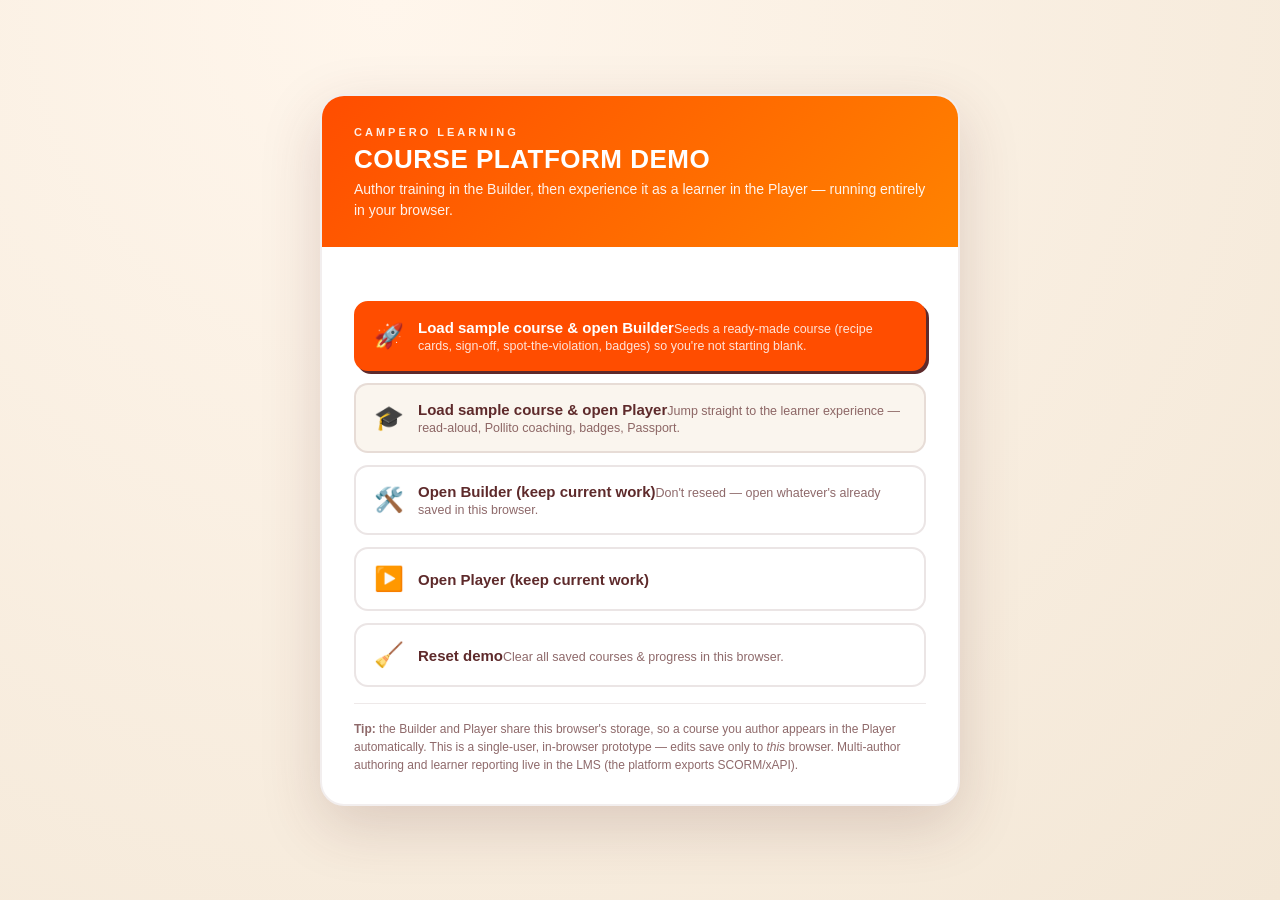
==== index.html @ 664b0487 "Add files via upload" ====
<!doctype html><html lang="en"><head><meta charset="utf-8">
<meta http-equiv="refresh" content="0; url=demo-start.html">
<title>Campero Course Platform — Demo</title></head>
<body style="font-family:Arial,Helvetica,sans-serif;text-align:center;padding:48px;color:#5E2A2B">
<p>Loading the demo… <a href="demo-start.html">click here if it doesn't open automatically</a>.</p>
</body></html>
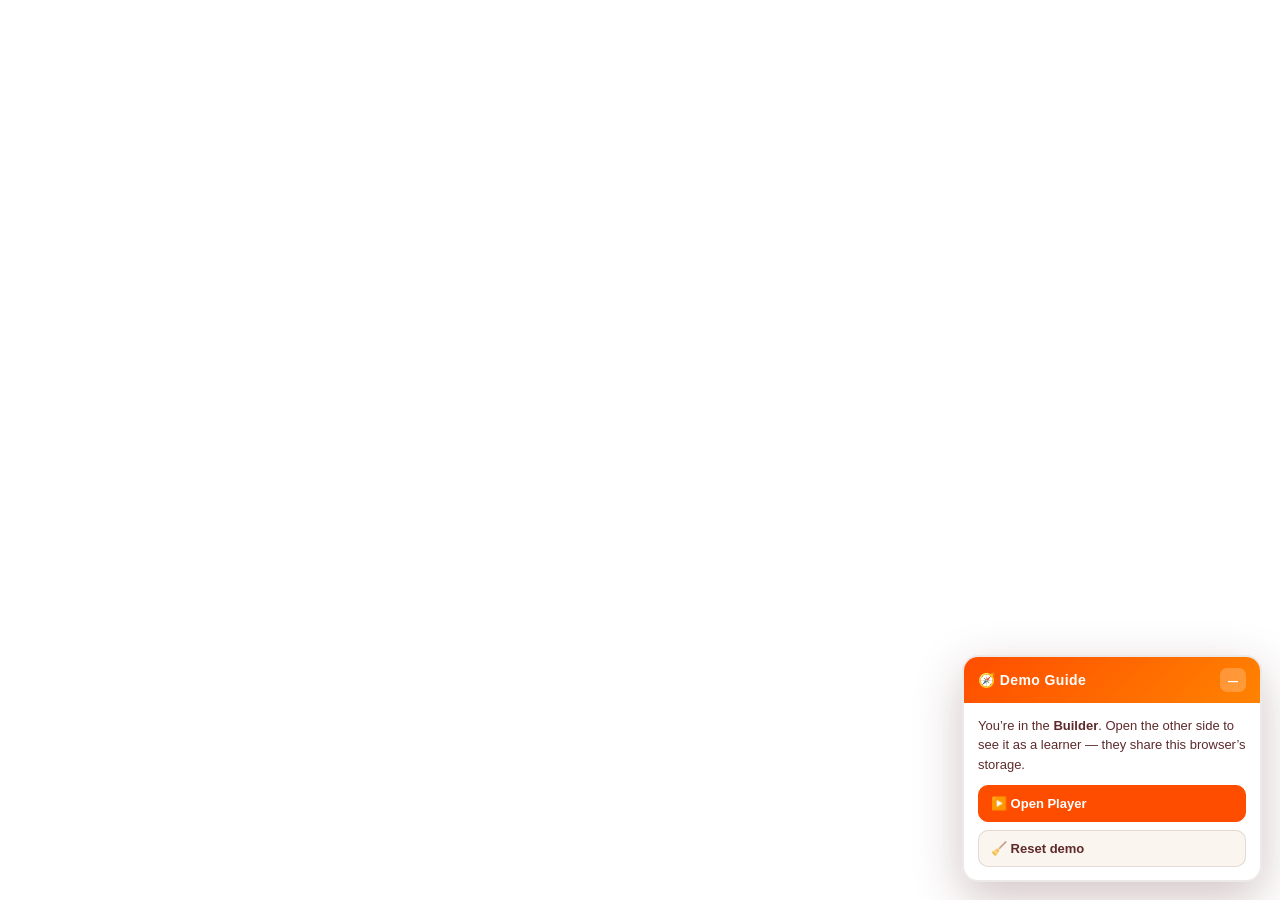
==== commit d2cee5f9: "Demo: replace launcher page with auto-seed + in-app Demo Guide popup Remove the standalone demo-star" ====
--- a/index.html
+++ b/index.html
@@ -1,6 +1,117 @@
-<!doctype html><html lang="en"><head><meta charset="utf-8">
-<meta http-equiv="refresh" content="0; url=demo-start.html">
-<title>Campero Course Platform — Demo</title></head>
-<body style="font-family:Arial,Helvetica,sans-serif;text-align:center;padding:48px;color:#5E2A2B">
-<p>Loading the demo… <a href="demo-start.html">click here if it doesn't open automatically</a>.</p>
-</body></html>+<!doctype html>
+<html lang="en">
+<head>
+<meta charset="utf-8">
+<meta name="viewport" content="width=device-width,initial-scale=1">
+<title>Campero Course Platform — Demo</title>
+<style>
+  body { margin:0; font-family:'Segoe UI',Arial,Helvetica,sans-serif; color:#5E2A2B;
+    background:radial-gradient(circle at 30% 0%, #fff6ec 0%, #f3e7d6 100%);
+    min-height:100vh; display:flex; align-items:center; justify-content:center; text-align:center; padding:32px; }
+  .box { max-width:440px; }
+  .spin { width:42px; height:42px; margin:0 auto 18px; border:4px solid rgba(255,77,0,.2);
+    border-top-color:#FF4D00; border-radius:50%; animation:spin 1s linear infinite; }
+  @keyframes spin { to { transform:rotate(360deg); } }
+  h1 { font-size:20px; text-transform:uppercase; letter-spacing:.5px; margin:0 0 6px; }
+  p { font-size:14px; line-height:1.5; color:rgba(94,42,43,.8); margin:0; }
+  a { color:#FF4D00; font-weight:700; }
+</style>
+</head>
+<body>
+  <div class="box">
+    <div class="spin" aria-hidden="true"></div>
+    <h1>Loading the Campero demo…</h1>
+    <p>Setting up a sample course and opening the Builder.<br>
+       If it doesn’t open automatically, <a href="Course Builder.dc.html">click here</a>.</p>
+  </div>
+
+<script>
+// ── Sample course (showcases the restaurant-native blocks + gamification) ──
+function svg(w,h,bg,fg,label){
+  return 'data:image/svg+xml,'+encodeURIComponent('<svg xmlns="http://www.w3.org/2000/svg" width="'+w+'" height="'+h+'"><rect width="'+w+'" height="'+h+'" fill="'+bg+'"/><text x="50%" y="50%" font-family="Arial" font-size="26" font-weight="bold" fill="'+fg+'" text-anchor="middle" dominant-baseline="middle">'+label+'</text></svg>');
+}
+var cleanImg = svg(400,250,'#B4BD00','#ffffff','CLEAN STATION');
+var dirtyImg = svg(400,250,'#FF4D00','#ffffff','NEEDS ATTENTION');
+var dishImg  = svg(400,220,'#FF8300','#ffffff','CAMPERO CLASSIC');
+var kitImg   = svg(440,280,'#EADfce','#8a7a5a','KITCHEN — FIND 3 ISSUES');
+
+function buildCourse(){
+  var sections = [ {id:'sec_start',title:'Getting Started'}, {id:'sec_safety',title:'Food Safety'} ];
+  var modules = [
+    { title:'Welcome to Campero', title_es:'Bienvenido a Campero', icon:'🐔', color:'#FF4D00', duration:'8 min', sectionId:'sec_start', blocks:[
+      { id:'m0b0', type:'hero', content:{ title:'Welcome to the Family, [name]!', body:'In this lesson you’ll learn our signature build and why temperature matters.' } },
+      { id:'m0b1', type:'objectives', content:{ items:['Build the Campero Classic to spec','Hold product at a safe temperature','Know your station before a rush'] } },
+      { id:'m0b2', type:'recipe', content:{ dish:'Campero Classic Sandwich', photo:dishImg,
+        steps:['Toast the brioche bun','Place the hand-breaded fillet','Add lettuce, tomato, and signature mayo','Wrap and serve within 20 minutes'],
+        specs:[{label:'Portion',value:'1 fillet'},{label:'Hold temp',value:'165°F'},{label:'Prep time',value:'90 sec'},{label:'Hold time',value:'20 min'}] } },
+      { id:'m0b3', type:'quiz', content:{ qType:'mc', question:'What is the safe hold temperature for fried chicken?', options:['165°F','120°F','100°F','200°F'], correct:0 } }
+    ]},
+    { title:'Food Safety on the Line', title_es:'Seguridad alimentaria', icon:'🧼', color:'#B4BD00', duration:'10 min', sectionId:'sec_safety', blocks:[
+      { id:'m1b0', type:'hero', content:{ title:'Keep It Clean, Keep It Safe', body:'Spot problems fast and acknowledge the standard you’re held to.' } },
+      { id:'m1b1', type:'compare', content:{ leftImage:cleanImg, rightImage:dirtyImg, leftLabel:'Correct', rightLabel:'Wrong', caption:'Drag the slider — notice the labeled containers and clear surfaces on the left.' } },
+      { id:'m1b2', type:'findissues', content:{ image:kitImg, prompt:'Tap every food-safety issue you can spot.', issues:[
+        {x:25,y:35,label:'1',detail:'Raw product stored above ready-to-eat food.'},
+        {x:60,y:60,label:'2',detail:'No glove on the prep hand.'},
+        {x:82,y:30,label:'3',detail:'Chemical spray bottle next to open food.'} ] } },
+      { id:'m1b3', type:'ack', content:{ statement:'I have read and understand the Pollo Campero food-safety standards and agree to follow them on every shift.' } }
+    ]},
+    { title:'Skill Check: Frying Station', title_es:'Verificación: Estación de fritura', icon:'🏅', color:'#512E91', duration:'6 min', sectionId:'sec_safety', blocks:[
+      { id:'m2b0', type:'hero', content:{ title:'Prove It on the Line', body:'A manager confirms you can run the fryer to standard.' } },
+      { id:'m2b1', type:'process', content:{ items:[
+        {a:'Check & log oil temp', b:'Confirm 350°F before the first basket.'},
+        {a:'Load to portion', b:'Never overfill the basket.'},
+        {a:'Probe before plating', b:'Internal temp must reach 165°F.'} ] } },
+      { id:'m2b2', type:'signoff', content:{ skillTitle:'Fry Station to Temp', requireManagerName:true, criteria:[
+        {text:'Oil temperature checked and logged at 350°F'},
+        {text:'Basket loaded to correct portion, not overfilled'},
+        {text:'Internal temp probed to 165°F before plating'},
+        {text:'Station cleaned and timer reset for the next batch'} ] } }
+    ]}
+  ];
+  var gamification = { enabled:true, badges:[
+    {id:'b_start',name:'First Shift',icon:'🐣',trigger:'lessons',n:1},
+    {id:'b_roll',name:'On a Roll',icon:'🔥',trigger:'streak',n:3},
+    {id:'b_quiz',name:'Quiz Champ',icon:'🧠',trigger:'assessment',n:0},
+    {id:'b_pro',name:'Campero Pro',icon:'🏆',trigger:'course',n:0}
+  ]};
+  var assessQuestions = [
+    { qType:'mc', question:'How long can the Campero Classic be held before serving?', options:['20 minutes','2 hours','All day','5 minutes'], correct:0 },
+    { qType:'tf', question:'You should probe fried chicken to 165°F before plating.', correct:0 }
+  ];
+  var theme = { accent:'#FF4D00', headingFont:'Exo' };
+  return { sections:sections, modules:modules, gamification:gamification, assessQuestions:assessQuestions, theme:theme, welcome:{} };
+}
+
+function seed(){
+  var c = buildCourse();
+  var config = {
+    courseTitle:'Campero Team Training (Demo)', modules:c.modules, sections:c.sections,
+    branching:{ lang:true, store:false, role:false }, roles:['Manager','Cashier','Cook'],
+    assessEnabled:true, passingScore:80, assessBank:false, assessDrawN:5, assessQuestions:c.assessQuestions,
+    pollitoEnabled:true, readAloud:true, gamification:c.gamification, scormVersion:'xapi',
+    welcome:c.welcome, theme:c.theme, mediaLibrary:[], savedAt:new Date().toISOString()
+  };
+  localStorage.setItem('campero_builder_config', JSON.stringify(config));
+  var course = {
+    id:'demo_campero', courseTitle:config.courseTitle, author:'Demo Author', icon:'🐔', color:'#FF4D00',
+    modules:c.modules, sections:c.sections, roles:config.roles,
+    langBranch:true, storeBranch:false, roleBranch:false,
+    assessEnabled:true, passingScore:80, assessBank:false, assessDrawN:5,
+    pollitoEnabled:true, readAloud:true, gamification:c.gamification, scormVersion:'xapi',
+    welcome:c.welcome, assessQuestions:c.assessQuestions, theme:c.theme, mediaLibrary:[], savedAt:new Date().toISOString()
+  };
+  localStorage.setItem('campero_course_library', JSON.stringify([course]));
+  localStorage.setItem('campero_author','Demo Author');
+}
+
+try {
+  // Seed the sample course only on a fresh visit — never clobber work already in this browser.
+  var lib = localStorage.getItem('campero_course_library');
+  if (!lib || lib === '[]') seed();
+  // Turn on the in-app demo guide popup (Builder + Player). Cleared by "Reset demo".
+  localStorage.setItem('campero_demo_mode','1');
+} catch(e){}
+location.replace('Course Builder.dc.html');
+</script>
+</body>
+</html>
